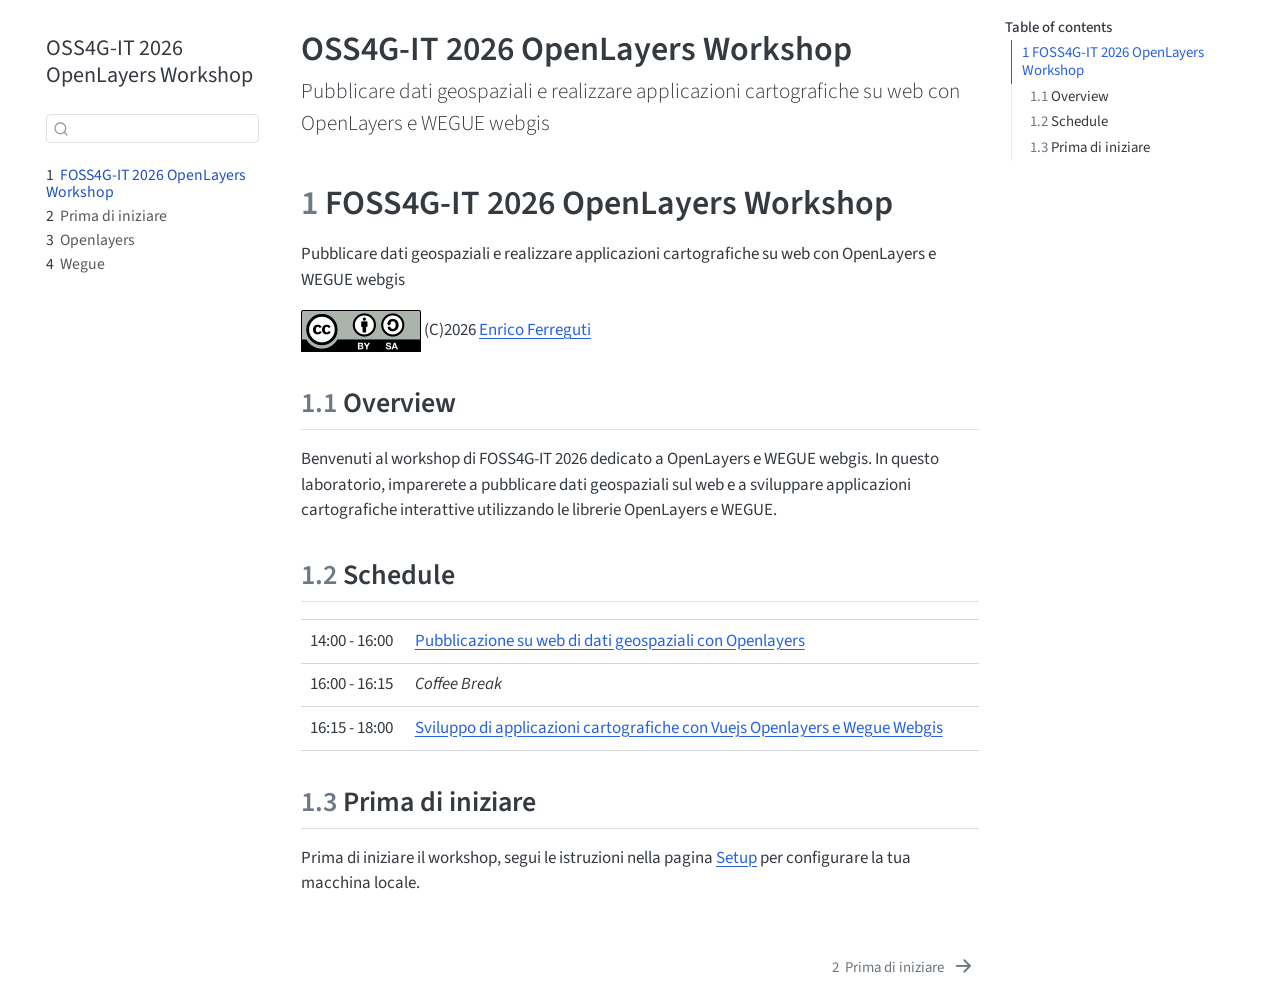
==== docs/index.html @ cf612024 "cambio cartella di pubblicazione" ====
<!DOCTYPE html>
<html xmlns="http://www.w3.org/1999/xhtml" lang="en" xml:lang="en"><head>

<meta charset="utf-8">
<meta name="generator" content="quarto-1.9.37">

<meta name="viewport" content="width=device-width, initial-scale=1.0, user-scalable=yes">


<title>OSS4G-IT 2026 OpenLayers Workshop</title>
<style>
/* Default styles provided by pandoc.
** See https://pandoc.org/MANUAL.html#variables-for-html for config info.
*/
code{white-space: pre-wrap;}
span.smallcaps{font-variant: small-caps;}
div.columns{display: flex; gap: min(4vw, 1.5em);}
div.column{flex: auto; overflow-x: auto;}
div.hanging-indent{margin-left: 1.5em; text-indent: -1.5em;}
ul.task-list{list-style: none;}
ul.task-list li input[type="checkbox"] {
  width: 0.8em;
  margin: 0 0.8em 0.2em -1em; /* quarto-specific, see https://github.com/quarto-dev/quarto-cli/issues/4556 */ 
  vertical-align: middle;
}
</style>


<script src="site_libs/quarto-nav/quarto-nav.js"></script>
<script src="site_libs/quarto-nav/headroom.min.js"></script>
<script src="site_libs/clipboard/clipboard.min.js"></script>
<script src="site_libs/quarto-search/autocomplete.umd.js"></script>
<script src="site_libs/quarto-search/fuse.min.js"></script>
<script src="site_libs/quarto-search/quarto-search.js"></script>
<meta name="quarto:offset" content="./">
<link href="./setup.html" rel="next">
<script src="site_libs/quarto-html/quarto.js" type="module"></script>
<script src="site_libs/quarto-html/tabsets/tabsets.js" type="module"></script>
<script src="site_libs/quarto-html/popper.min.js"></script>
<script src="site_libs/quarto-html/tippy.umd.min.js"></script>
<script src="site_libs/quarto-html/anchor.min.js"></script>
<link href="site_libs/quarto-html/tippy.css" rel="stylesheet">
<link href="site_libs/quarto-html/quarto-syntax-highlighting-7f8f88aac4f3542376d5c11b86a4c14d.css" rel="stylesheet" id="quarto-text-highlighting-styles">
<script src="site_libs/bootstrap/bootstrap.min.js"></script>
<link href="site_libs/bootstrap/bootstrap-icons.css" rel="stylesheet">
<link href="site_libs/bootstrap/bootstrap-ec8eff129d6f50c8392963982e963180.min.css" rel="stylesheet" append-hash="true" id="quarto-bootstrap" data-mode="light">
<script id="quarto-search-options" type="application/json">{
  "location": "sidebar",
  "copy-button": false,
  "collapse-after": 3,
  "panel-placement": "start",
  "type": "textbox",
  "limit": 50,
  "keyboard-shortcut": [
    "f",
    "/",
    "s"
  ],
  "show-item-context": false,
  "language": {
    "search-no-results-text": "No results",
    "search-matching-documents-text": "matching documents",
    "search-copy-link-title": "Copy link to search",
    "search-hide-matches-text": "Hide additional matches",
    "search-more-match-text": "more match in this document",
    "search-more-matches-text": "more matches in this document",
    "search-clear-button-title": "Clear",
    "search-text-placeholder": "",
    "search-detached-cancel-button-title": "Cancel",
    "search-submit-button-title": "Submit",
    "search-label": "Search"
  }
}</script>


</head>

<body class="nav-sidebar floating quarto-light">

<div id="quarto-search-results"></div>
  <header id="quarto-header" class="headroom fixed-top">
  <nav class="quarto-secondary-nav">
    <div class="container-fluid d-flex">
      <button type="button" class="quarto-btn-toggle btn" data-bs-toggle="collapse" role="button" data-bs-target=".quarto-sidebar-collapse-item" aria-controls="quarto-sidebar" aria-expanded="false" aria-label="Toggle sidebar navigation" onclick="if (window.quartoToggleHeadroom) { window.quartoToggleHeadroom(); }">
        <i class="bi bi-layout-text-sidebar-reverse"></i>
      </button>
        <nav class="quarto-page-breadcrumbs" aria-label="breadcrumb"><ol class="breadcrumb"><li class="breadcrumb-item"><a href="./index.html"><span class="chapter-number">1</span>&nbsp; <span class="chapter-title">FOSS4G-IT 2026 OpenLayers Workshop</span></a></li></ol></nav>
        <a class="flex-grow-1" role="navigation" data-bs-toggle="collapse" data-bs-target=".quarto-sidebar-collapse-item" aria-controls="quarto-sidebar" aria-expanded="false" aria-label="Toggle sidebar navigation" onclick="if (window.quartoToggleHeadroom) { window.quartoToggleHeadroom(); }">      
        </a>
      <button type="button" class="btn quarto-search-button" aria-label="Search" onclick="window.quartoOpenSearch();">
        <i class="bi bi-search"></i>
      </button>
    </div>
  </nav>
</header>
<!-- content -->
<div id="quarto-content" class="quarto-container page-columns page-rows-contents page-layout-article">
<!-- sidebar -->
  <nav id="quarto-sidebar" class="sidebar collapse collapse-horizontal quarto-sidebar-collapse-item sidebar-navigation floating overflow-auto">
    <div class="pt-lg-2 mt-2 text-left sidebar-header">
    <div class="sidebar-title mb-0 py-0">
      <a href="./">OSS4G-IT 2026 OpenLayers Workshop</a> 
    </div>
      </div>
        <div class="mt-2 flex-shrink-0 align-items-center">
        <div class="sidebar-search">
        <div id="quarto-search" class="" title="Search"></div>
        </div>
        </div>
    <div class="sidebar-menu-container"> 
    <ul class="list-unstyled mt-1">
        <li class="sidebar-item">
  <div class="sidebar-item-container"> 
  <a href="./index.html" class="sidebar-item-text sidebar-link active">
 <span class="menu-text"><span class="chapter-number">1</span>&nbsp; <span class="chapter-title">FOSS4G-IT 2026 OpenLayers Workshop</span></span></a>
  </div>
</li>
        <li class="sidebar-item">
  <div class="sidebar-item-container"> 
  <a href="./setup.html" class="sidebar-item-text sidebar-link">
 <span class="menu-text"><span class="chapter-number">2</span>&nbsp; <span class="chapter-title">Prima di iniziare</span></span></a>
  </div>
</li>
        <li class="sidebar-item">
  <div class="sidebar-item-container"> 
  <a href="./openlayers.html" class="sidebar-item-text sidebar-link">
 <span class="menu-text"><span class="chapter-number">3</span>&nbsp; <span class="chapter-title">Openlayers</span></span></a>
  </div>
</li>
        <li class="sidebar-item">
  <div class="sidebar-item-container"> 
  <a href="./wegue.html" class="sidebar-item-text sidebar-link">
 <span class="menu-text"><span class="chapter-number">4</span>&nbsp; <span class="chapter-title">Wegue</span></span></a>
  </div>
</li>
    </ul>
    </div>
</nav>
<div id="quarto-sidebar-glass" class="quarto-sidebar-collapse-item" data-bs-toggle="collapse" data-bs-target=".quarto-sidebar-collapse-item"></div>
<!-- margin-sidebar -->
    <div id="quarto-margin-sidebar" class="sidebar margin-sidebar">
        <nav id="TOC" role="doc-toc" class="toc-active">
    <h2 id="toc-title">Table of contents</h2>
   
  <ul>
  <li><a href="#foss4g-it-2026-openlayers-workshop" id="toc-foss4g-it-2026-openlayers-workshop" class="nav-link active" data-scroll-target="#foss4g-it-2026-openlayers-workshop"><span class="header-section-number">1</span> FOSS4G-IT 2026 OpenLayers Workshop</a>
  <ul class="collapse">
  <li><a href="#overview" id="toc-overview" class="nav-link" data-scroll-target="#overview"><span class="header-section-number">1.1</span> Overview</a></li>
  <li><a href="#schedule" id="toc-schedule" class="nav-link" data-scroll-target="#schedule"><span class="header-section-number">1.2</span> Schedule</a></li>
  <li><a href="#prima-di-iniziare" id="toc-prima-di-iniziare" class="nav-link" data-scroll-target="#prima-di-iniziare"><span class="header-section-number">1.3</span> Prima di iniziare</a></li>
  </ul></li>
  </ul>
</nav>
    </div>
<!-- main -->
<main class="content" id="quarto-document-content">

<header id="title-block-header" class="quarto-title-block default">
<div class="quarto-title">
<h1 class="title">OSS4G-IT 2026 OpenLayers Workshop</h1>
<p class="subtitle lead">Pubblicare dati geospaziali e realizzare applicazioni cartografiche su web con OpenLayers e WEGUE webgis</p>
</div>



<div class="quarto-title-meta">

    
  
    
  </div>
  


</header>


<section id="foss4g-it-2026-openlayers-workshop" class="level1" data-number="1">
<h1 data-number="1"><span class="header-section-number">1</span> FOSS4G-IT 2026 OpenLayers Workshop</h1>
<p>Pubblicare dati geospaziali e realizzare applicazioni cartografiche su web con OpenLayers e WEGUE webgis</p>
<p><img src="images/Cc_by-sa.png" class="img-fluid"> (C)2026 <a href="https://talks.osgeo.org/foss4g-it-2026/speaker/G99NKE/">Enrico Ferreguti</a></p>
<section id="overview" class="level2" data-number="1.1">
<h2 data-number="1.1" class="anchored" data-anchor-id="overview"><span class="header-section-number">1.1</span> Overview</h2>
<p>Benvenuti al workshop di FOSS4G-IT 2026 dedicato a OpenLayers e WEGUE webgis. In questo laboratorio, imparerete a pubblicare dati geospaziali sul web e a sviluppare applicazioni cartografiche interattive utilizzando le librerie OpenLayers e WEGUE.</p>
</section>
<section id="schedule" class="level2" data-number="1.2">
<h2 data-number="1.2" class="anchored" data-anchor-id="schedule"><span class="header-section-number">1.2</span> Schedule</h2>
<table class="caption-top table">
<tbody>
<tr class="odd">
<td>14:00 - 16:00</td>
<td><a href="https://talks.osgeo.org/foss4g-it-2026/talk/73CURC/">Pubblicazione su web di dati geospaziali con Openlayers</a></td>
</tr>
<tr class="even">
<td>16:00 - 16:15</td>
<td><em>Coffee Break</em></td>
</tr>
<tr class="odd">
<td>16:15 - 18:00</td>
<td><a href="https://talks.osgeo.org/foss4g-it-2026/talk/83BHWM/">Sviluppo di applicazioni cartografiche con Vuejs Openlayers e Wegue Webgis</a></td>
</tr>
</tbody>
</table>
</section>
<section id="prima-di-iniziare" class="level2" data-number="1.3">
<h2 data-number="1.3" class="anchored" data-anchor-id="prima-di-iniziare"><span class="header-section-number">1.3</span> Prima di iniziare</h2>
<p>Prima di iniziare il workshop, segui le istruzioni nella pagina <a href="./setup.html">Setup</a> per configurare la tua macchina locale.</p>


</section>
</section>

</main> <!-- /main -->
<script id="quarto-html-after-body" type="application/javascript">
  window.document.addEventListener("DOMContentLoaded", function (event) {
    const icon = "";
    const anchorJS = new window.AnchorJS();
    anchorJS.options = {
      placement: 'right',
      icon: icon
    };
    anchorJS.add('.anchored');
    const isCodeAnnotation = (el) => {
      for (const clz of el.classList) {
        if (clz.startsWith('code-annotation-')) {                     
          return true;
        }
      }
      return false;
    }
    const onCopySuccess = function(e) {
      // button target
      const button = e.trigger;
      // don't keep focus
      button.blur();
      // flash "checked"
      button.classList.add('code-copy-button-checked');
      var currentTitle = button.getAttribute("title");
      button.setAttribute("title", "Copied!");
      let tooltip;
      if (window.bootstrap) {
        button.setAttribute("data-bs-toggle", "tooltip");
        button.setAttribute("data-bs-placement", "left");
        button.setAttribute("data-bs-title", "Copied!");
        tooltip = new bootstrap.Tooltip(button, 
          { trigger: "manual", 
            customClass: "code-copy-button-tooltip",
            offset: [0, -8]});
        tooltip.show();    
      }
      setTimeout(function() {
        if (tooltip) {
          tooltip.hide();
          button.removeAttribute("data-bs-title");
          button.removeAttribute("data-bs-toggle");
          button.removeAttribute("data-bs-placement");
        }
        button.setAttribute("title", currentTitle);
        button.classList.remove('code-copy-button-checked');
      }, 1000);
      // clear code selection
      e.clearSelection();
    }
    const getTextToCopy = function(trigger) {
      const outerScaffold = trigger.parentElement.cloneNode(true);
      const codeEl = outerScaffold.querySelector('code');
      for (const childEl of codeEl.children) {
        if (isCodeAnnotation(childEl)) {
          childEl.remove();
        }
      }
      return codeEl.innerText;
    }
    const clipboard = new window.ClipboardJS('.code-copy-button:not([data-in-quarto-modal])', {
      text: getTextToCopy
    });
    clipboard.on('success', onCopySuccess);
    if (window.document.getElementById('quarto-embedded-source-code-modal')) {
      const clipboardModal = new window.ClipboardJS('.code-copy-button[data-in-quarto-modal]', {
        text: getTextToCopy,
        container: window.document.getElementById('quarto-embedded-source-code-modal')
      });
      clipboardModal.on('success', onCopySuccess);
    }
      var localhostRegex = new RegExp(/^(?:http|https):\/\/localhost\:?[0-9]*\//);
      var mailtoRegex = new RegExp(/^mailto:/);
        var filterRegex = new RegExp('/' + window.location.host + '/');
      var isInternal = (href) => {
          return filterRegex.test(href) || localhostRegex.test(href) || mailtoRegex.test(href);
      }
      // Inspect non-navigation links and adorn them if external
     var links = window.document.querySelectorAll('a[href]:not(.nav-link):not(.navbar-brand):not(.toc-action):not(.sidebar-link):not(.sidebar-item-toggle):not(.pagination-link):not(.no-external):not([aria-hidden]):not(.dropdown-item):not(.quarto-navigation-tool):not(.about-link)');
      for (var i=0; i<links.length; i++) {
        const link = links[i];
        if (!isInternal(link.href)) {
          // undo the damage that might have been done by quarto-nav.js in the case of
          // links that we want to consider external
          if (link.dataset.originalHref !== undefined) {
            link.href = link.dataset.originalHref;
          }
        }
      }
    function tippyHover(el, contentFn, onTriggerFn, onUntriggerFn) {
      const config = {
        allowHTML: true,
        maxWidth: 500,
        delay: 100,
        arrow: false,
        appendTo: function(el) {
            return el.parentElement;
        },
        interactive: true,
        interactiveBorder: 10,
        theme: 'quarto',
        placement: 'bottom-start',
      };
      if (contentFn) {
        config.content = contentFn;
      }
      if (onTriggerFn) {
        config.onTrigger = onTriggerFn;
      }
      if (onUntriggerFn) {
        config.onUntrigger = onUntriggerFn;
      }
      window.tippy(el, config); 
    }
    const noterefs = window.document.querySelectorAll('a[role="doc-noteref"]');
    for (var i=0; i<noterefs.length; i++) {
      const ref = noterefs[i];
      tippyHover(ref, function() {
        // use id or data attribute instead here
        let href = ref.getAttribute('data-footnote-href') || ref.getAttribute('href');
        try { href = new URL(href).hash; } catch {}
        const id = href.replace(/^#\/?/, "");
        const note = window.document.getElementById(id);
        if (note) {
          return note.innerHTML;
        } else {
          return "";
        }
      });
    }
    const xrefs = window.document.querySelectorAll('a.quarto-xref');
    const processXRef = (id, note) => {
      // Strip column container classes
      const stripColumnClz = (el) => {
        el.classList.remove("page-full", "page-columns");
        if (el.children) {
          for (const child of el.children) {
            stripColumnClz(child);
          }
        }
      }
      stripColumnClz(note)
      if (id === null || id.startsWith('sec-')) {
        // Special case sections, only their first couple elements
        const container = document.createElement("div");
        if (note.children && note.children.length > 2) {
          container.appendChild(note.children[0].cloneNode(true));
          for (let i = 1; i < note.children.length; i++) {
            const child = note.children[i];
            if (child.tagName === "P" && child.innerText === "") {
              continue;
            } else {
              container.appendChild(child.cloneNode(true));
              break;
            }
          }
          if (window.Quarto?.typesetMath) {
            window.Quarto.typesetMath(container);
          }
          return container.innerHTML
        } else {
          if (window.Quarto?.typesetMath) {
            window.Quarto.typesetMath(note);
          }
          return note.innerHTML;
        }
      } else {
        // Remove any anchor links if they are present
        const anchorLink = note.querySelector('a.anchorjs-link');
        if (anchorLink) {
          anchorLink.remove();
        }
        if (window.Quarto?.typesetMath) {
          window.Quarto.typesetMath(note);
        }
        if (note.classList.contains("callout")) {
          return note.outerHTML;
        } else {
          return note.innerHTML;
        }
      }
    }
    for (var i=0; i<xrefs.length; i++) {
      const xref = xrefs[i];
      tippyHover(xref, undefined, function(instance) {
        instance.disable();
        let url = xref.getAttribute('href');
        let hash = undefined; 
        if (url.startsWith('#')) {
          hash = url;
        } else {
          try { hash = new URL(url).hash; } catch {}
        }
        if (hash) {
          const id = hash.replace(/^#\/?/, "");
          const note = window.document.getElementById(id);
          if (note !== null) {
            try {
              const html = processXRef(id, note.cloneNode(true));
              instance.setContent(html);
            } finally {
              instance.enable();
              instance.show();
            }
          } else {
            // See if we can fetch this
            fetch(url.split('#')[0])
            .then(res => res.text())
            .then(html => {
              const parser = new DOMParser();
              const htmlDoc = parser.parseFromString(html, "text/html");
              const note = htmlDoc.getElementById(id);
              if (note !== null) {
                const html = processXRef(id, note);
                instance.setContent(html);
              } 
            }).finally(() => {
              instance.enable();
              instance.show();
            });
          }
        } else {
          // See if we can fetch a full url (with no hash to target)
          // This is a special case and we should probably do some content thinning / targeting
          fetch(url)
          .then(res => res.text())
          .then(html => {
            const parser = new DOMParser();
            const htmlDoc = parser.parseFromString(html, "text/html");
            const note = htmlDoc.querySelector('main.content');
            if (note !== null) {
              // This should only happen for chapter cross references
              // (since there is no id in the URL)
              // remove the first header
              if (note.children.length > 0 && note.children[0].tagName === "HEADER") {
                note.children[0].remove();
              }
              const html = processXRef(null, note);
              instance.setContent(html);
            } 
          }).finally(() => {
            instance.enable();
            instance.show();
          });
        }
      }, function(instance) {
      });
    }
        let selectedAnnoteEl;
        const selectorForAnnotation = ( cell, annotation) => {
          let cellAttr = 'data-code-cell="' + cell + '"';
          let lineAttr = 'data-code-annotation="' +  annotation + '"';
          const selector = 'span[' + cellAttr + '][' + lineAttr + ']';
          return selector;
        }
        const selectCodeLines = (annoteEl) => {
          const doc = window.document;
          const targetCell = annoteEl.getAttribute("data-target-cell");
          const targetAnnotation = annoteEl.getAttribute("data-target-annotation");
          const annoteSpan = window.document.querySelector(selectorForAnnotation(targetCell, targetAnnotation));
          const lines = annoteSpan.getAttribute("data-code-lines").split(",");
          const lineIds = lines.map((line) => {
            return targetCell + "-" + line;
          })
          let top = null;
          let height = null;
          let parent = null;
          if (lineIds.length > 0) {
              //compute the position of the single el (top and bottom and make a div)
              const el = window.document.getElementById(lineIds[0]);
              top = el.offsetTop;
              height = el.offsetHeight;
              parent = el.parentElement.parentElement;
            if (lineIds.length > 1) {
              const lastEl = window.document.getElementById(lineIds[lineIds.length - 1]);
              const bottom = lastEl.offsetTop + lastEl.offsetHeight;
              height = bottom - top;
            }
            if (top !== null && height !== null && parent !== null) {
              // cook up a div (if necessary) and position it 
              let div = window.document.getElementById("code-annotation-line-highlight");
              if (div === null) {
                div = window.document.createElement("div");
                div.setAttribute("id", "code-annotation-line-highlight");
                div.style.position = 'absolute';
                parent.appendChild(div);
              }
              div.style.top = top - 2 + "px";
              div.style.height = height + 4 + "px";
              div.style.left = 0;
              let gutterDiv = window.document.getElementById("code-annotation-line-highlight-gutter");
              if (gutterDiv === null) {
                gutterDiv = window.document.createElement("div");
                gutterDiv.setAttribute("id", "code-annotation-line-highlight-gutter");
                gutterDiv.style.position = 'absolute';
                const codeCell = window.document.getElementById(targetCell);
                const gutter = codeCell.querySelector('.code-annotation-gutter');
                gutter.appendChild(gutterDiv);
              }
              gutterDiv.style.top = top - 2 + "px";
              gutterDiv.style.height = height + 4 + "px";
            }
            selectedAnnoteEl = annoteEl;
          }
        };
        const unselectCodeLines = () => {
          const elementsIds = ["code-annotation-line-highlight", "code-annotation-line-highlight-gutter"];
          elementsIds.forEach((elId) => {
            const div = window.document.getElementById(elId);
            if (div) {
              div.remove();
            }
          });
          selectedAnnoteEl = undefined;
        };
          // Handle positioning of the toggle
      window.addEventListener(
        "resize",
        throttle(() => {
          elRect = undefined;
          if (selectedAnnoteEl) {
            selectCodeLines(selectedAnnoteEl);
          }
        }, 10)
      );
      function throttle(fn, ms) {
      let throttle = false;
      let timer;
        return (...args) => {
          if(!throttle) { // first call gets through
              fn.apply(this, args);
              throttle = true;
          } else { // all the others get throttled
              if(timer) clearTimeout(timer); // cancel #2
              timer = setTimeout(() => {
                fn.apply(this, args);
                timer = throttle = false;
              }, ms);
          }
        };
      }
        // Attach click handler to the DT
        const annoteDls = window.document.querySelectorAll('dt[data-target-cell]');
        for (const annoteDlNode of annoteDls) {
          annoteDlNode.addEventListener('click', (event) => {
            const clickedEl = event.target;
            if (clickedEl !== selectedAnnoteEl) {
              unselectCodeLines();
              const activeEl = window.document.querySelector('dt[data-target-cell].code-annotation-active');
              if (activeEl) {
                activeEl.classList.remove('code-annotation-active');
              }
              selectCodeLines(clickedEl);
              clickedEl.classList.add('code-annotation-active');
            } else {
              // Unselect the line
              unselectCodeLines();
              clickedEl.classList.remove('code-annotation-active');
            }
          });
        }
    const findCites = (el) => {
      const parentEl = el.parentElement;
      if (parentEl) {
        const cites = parentEl.dataset.cites;
        if (cites) {
          return {
            el,
            cites: cites.split(' ')
          };
        } else {
          return findCites(el.parentElement)
        }
      } else {
        return undefined;
      }
    };
    var bibliorefs = window.document.querySelectorAll('a[role="doc-biblioref"]');
    for (var i=0; i<bibliorefs.length; i++) {
      const ref = bibliorefs[i];
      const citeInfo = findCites(ref);
      if (citeInfo) {
        tippyHover(citeInfo.el, function() {
          var popup = window.document.createElement('div');
          citeInfo.cites.forEach(function(cite) {
            var citeDiv = window.document.createElement('div');
            citeDiv.classList.add('hanging-indent');
            citeDiv.classList.add('csl-entry');
            var biblioDiv = window.document.getElementById('ref-' + cite);
            if (biblioDiv) {
              citeDiv.innerHTML = biblioDiv.innerHTML;
            }
            popup.appendChild(citeDiv);
          });
          return popup.innerHTML;
        });
      }
    }
  });
  </script>
<nav class="page-navigation">
  <div class="nav-page nav-page-previous">
  </div>
  <div class="nav-page nav-page-next">
      <a href="./setup.html" class="pagination-link" aria-label="Prima di iniziare">
        <span class="nav-page-text"><span class="chapter-number">2</span>&nbsp; <span class="chapter-title">Prima di iniziare</span></span> <i class="bi bi-arrow-right-short"></i>
      </a>
  </div>
</nav>
</div> <!-- /content -->




</body></html>
---- docs/site_libs/quarto-html/tippy.css ----
.tippy-box[data-animation=fade][data-state=hidden]{opacity:0}[data-tippy-root]{max-width:calc(100vw - 10px)}.tippy-box{position:relative;background-color:#333;color:#fff;border-radius:4px;font-size:14px;line-height:1.4;white-space:normal;outline:0;transition-property:transform,visibility,opacity}.tippy-box[data-placement^=top]>.tippy-arrow{bottom:0}.tippy-box[data-placement^=top]>.tippy-arrow:before{bottom:-7px;left:0;border-width:8px 8px 0;border-top-color:initial;transform-origin:center top}.tippy-box[data-placement^=bottom]>.tippy-arrow{top:0}.tippy-box[data-placement^=bottom]>.tippy-arrow:before{top:-7px;left:0;border-width:0 8px 8px;border-bottom-color:initial;transform-origin:center bottom}.tippy-box[data-placement^=left]>.tippy-arrow{right:0}.tippy-box[data-placement^=left]>.tippy-arrow:before{border-width:8px 0 8px 8px;border-left-color:initial;right:-7px;transform-origin:center left}.tippy-box[data-placement^=right]>.tippy-arrow{left:0}.tippy-box[data-placement^=right]>.tippy-arrow:before{left:-7px;border-width:8px 8px 8px 0;border-right-color:initial;transform-origin:center right}.tippy-box[data-inertia][data-state=visible]{transition-timing-function:cubic-bezier(.54,1.5,.38,1.11)}.tippy-arrow{width:16px;height:16px;color:#333}.tippy-arrow:before{content:"";position:absolute;border-color:transparent;border-style:solid}.tippy-content{position:relative;padding:5px 9px;z-index:1}
---- docs/site_libs/quarto-html/quarto-syntax-highlighting-7f8f88aac4f3542376d5c11b86a4c14d.css ----
/* quarto syntax highlight colors */
:root {
  --quarto-hl-ot-color: #003B4F;
  --quarto-hl-at-color: #657422;
  --quarto-hl-ss-color: #20794D;
  --quarto-hl-an-color: #5E5E5E;
  --quarto-hl-fu-color: #4758AB;
  --quarto-hl-st-color: #20794D;
  --quarto-hl-cf-color: #003B4F;
  --quarto-hl-op-color: #5E5E5E;
  --quarto-hl-er-color: #AD0000;
  --quarto-hl-bn-color: #AD0000;
  --quarto-hl-al-color: #AD0000;
  --quarto-hl-va-color: #111111;
  --quarto-hl-bu-color: inherit;
  --quarto-hl-ex-color: inherit;
  --quarto-hl-pp-color: #AD0000;
  --quarto-hl-in-color: #5E5E5E;
  --quarto-hl-vs-color: #20794D;
  --quarto-hl-wa-color: #5E5E5E;
  --quarto-hl-do-color: #5E5E5E;
  --quarto-hl-im-color: #00769E;
  --quarto-hl-ch-color: #20794D;
  --quarto-hl-dt-color: #AD0000;
  --quarto-hl-fl-color: #AD0000;
  --quarto-hl-co-color: #5E5E5E;
  --quarto-hl-cv-color: #5E5E5E;
  --quarto-hl-cn-color: #8f5902;
  --quarto-hl-sc-color: #5E5E5E;
  --quarto-hl-dv-color: #AD0000;
  --quarto-hl-kw-color: #003B4F;
}

/* other quarto variables */
:root {
  --quarto-font-monospace: SFMono-Regular, Menlo, Monaco, Consolas, "Liberation Mono", "Courier New", monospace;
}

/* syntax highlight based on Pandoc's rules */
pre > code.sourceCode > span {
  color: #003B4F;
}

code.sourceCode > span {
  color: #003B4F;
}

div.sourceCode,
div.sourceCode pre.sourceCode {
  color: #003B4F;
}

/* Normal */
code span {
  color: #003B4F;
}

/* Alert */
code span.al {
  color: #AD0000;
  font-style: inherit;
}

/* Annotation */
code span.an {
  color: #5E5E5E;
  font-style: inherit;
}

/* Attribute */
code span.at {
  color: #657422;
  font-style: inherit;
}

/* BaseN */
code span.bn {
  color: #AD0000;
  font-style: inherit;
}

/* BuiltIn */
code span.bu {
  font-style: inherit;
}

/* ControlFlow */
code span.cf {
  color: #003B4F;
  font-weight: bold;
  font-style: inherit;
}

/* Char */
code span.ch {
  color: #20794D;
  font-style: inherit;
}

/* Constant */
code span.cn {
  color: #8f5902;
  font-style: inherit;
}

/* Comment */
code span.co {
  color: #5E5E5E;
  font-style: inherit;
}

/* CommentVar */
code span.cv {
  color: #5E5E5E;
  font-style: italic;
}

/* Documentation */
code span.do {
  color: #5E5E5E;
  font-style: italic;
}

/* DataType */
code span.dt {
  color: #AD0000;
  font-style: inherit;
}

/* DecVal */
code span.dv {
  color: #AD0000;
  font-style: inherit;
}

/* Error */
code span.er {
  color: #AD0000;
  font-style: inherit;
}

/* Extension */
code span.ex {
  font-style: inherit;
}

/* Float */
code span.fl {
  color: #AD0000;
  font-style: inherit;
}

/* Function */
code span.fu {
  color: #4758AB;
  font-style: inherit;
}

/* Import */
code span.im {
  color: #00769E;
  font-style: inherit;
}

/* Information */
code span.in {
  color: #5E5E5E;
  font-style: inherit;
}

/* Keyword */
code span.kw {
  color: #003B4F;
  font-weight: bold;
  font-style: inherit;
}

/* Operator */
code span.op {
  color: #5E5E5E;
  font-style: inherit;
}

/* Other */
code span.ot {
  color: #003B4F;
  font-style: inherit;
}

/* Preprocessor */
code span.pp {
  color: #AD0000;
  font-style: inherit;
}

/* SpecialChar */
code span.sc {
  color: #5E5E5E;
  font-style: inherit;
}

/* SpecialString */
code span.ss {
  color: #20794D;
  font-style: inherit;
}

/* String */
code span.st {
  color: #20794D;
  font-style: inherit;
}

/* Variable */
code span.va {
  color: #111111;
  font-style: inherit;
}

/* VerbatimString */
code span.vs {
  color: #20794D;
  font-style: inherit;
}

/* Warning */
code span.wa {
  color: #5E5E5E;
  font-style: italic;
}

.prevent-inlining {
  content: "</";
}

/*# sourceMappingURL=789ad8cd35626ba772517505b42a116e.css.map */
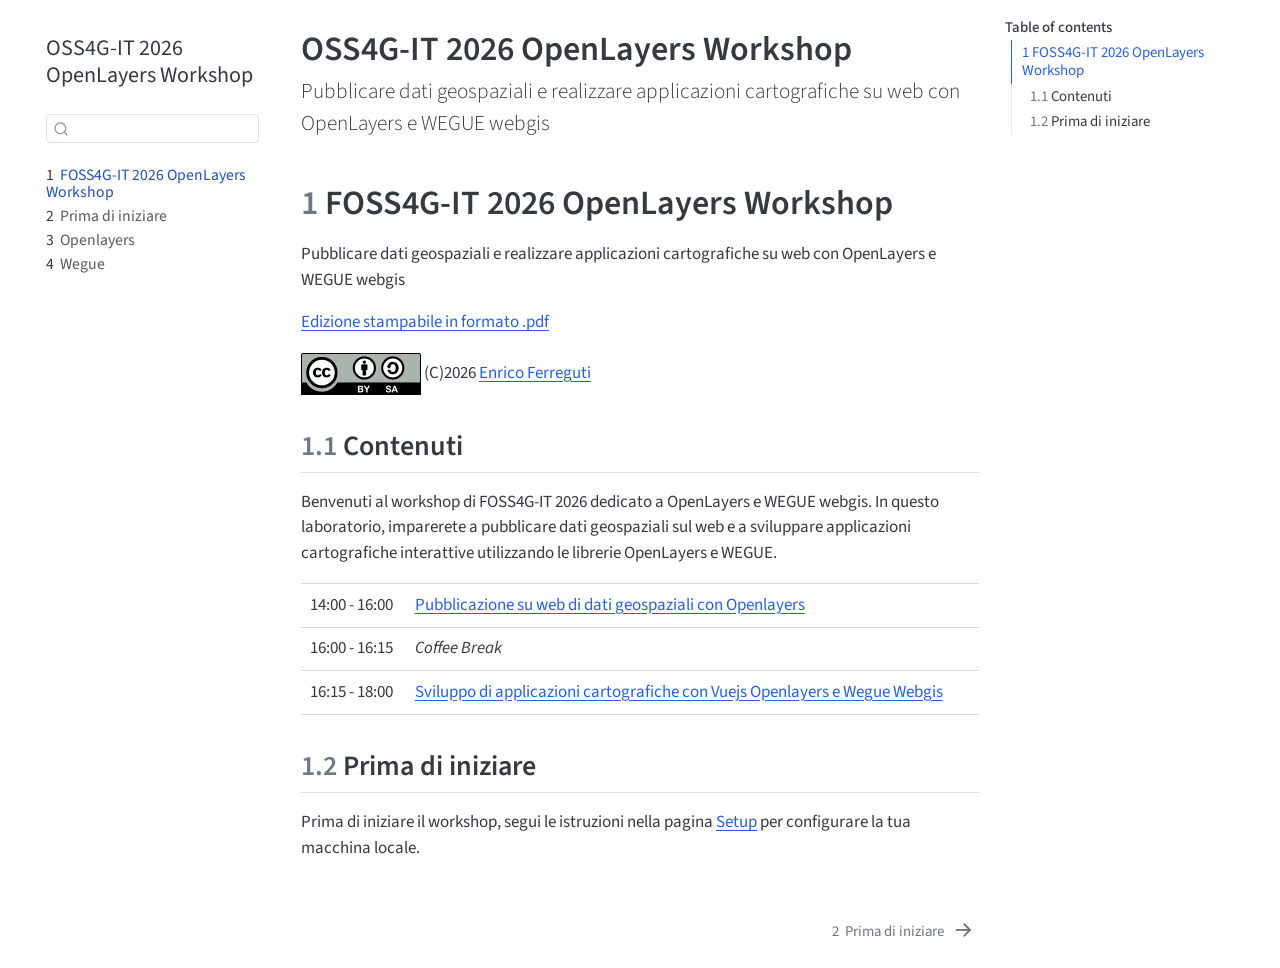
==== commit e91f5196: "pubblicazione con pdf" ====
--- a/docs/index.html
+++ b/docs/index.html
@@ -2,7 +2,7 @@
 <html xmlns="http://www.w3.org/1999/xhtml" lang="en" xml:lang="en"><head>
 
 <meta charset="utf-8">
-<meta name="generator" content="quarto-1.9.37">
+<meta name="generator" content="quarto-1.9.38">
 
 <meta name="viewport" content="width=device-width, initial-scale=1.0, user-scalable=yes">
 
@@ -40,7 +40,7 @@
 <script src="site_libs/quarto-html/tippy.umd.min.js"></script>
 <script src="site_libs/quarto-html/anchor.min.js"></script>
 <link href="site_libs/quarto-html/tippy.css" rel="stylesheet">
-<link href="site_libs/quarto-html/quarto-syntax-highlighting-7f8f88aac4f3542376d5c11b86a4c14d.css" rel="stylesheet" id="quarto-text-highlighting-styles">
+<link href="site_libs/quarto-html/quarto-syntax-highlighting-15634bcf2e68342d4ad2dfa704d543f6.css" rel="stylesheet" id="quarto-text-highlighting-styles">
 <script src="site_libs/bootstrap/bootstrap.min.js"></script>
 <link href="site_libs/bootstrap/bootstrap-icons.css" rel="stylesheet">
 <link href="site_libs/bootstrap/bootstrap-ec8eff129d6f50c8392963982e963180.min.css" rel="stylesheet" append-hash="true" id="quarto-bootstrap" data-mode="light">
@@ -145,9 +145,8 @@
   <ul>
   <li><a href="#foss4g-it-2026-openlayers-workshop" id="toc-foss4g-it-2026-openlayers-workshop" class="nav-link active" data-scroll-target="#foss4g-it-2026-openlayers-workshop"><span class="header-section-number">1</span> FOSS4G-IT 2026 OpenLayers Workshop</a>
   <ul class="collapse">
-  <li><a href="#overview" id="toc-overview" class="nav-link" data-scroll-target="#overview"><span class="header-section-number">1.1</span> Overview</a></li>
-  <li><a href="#schedule" id="toc-schedule" class="nav-link" data-scroll-target="#schedule"><span class="header-section-number">1.2</span> Schedule</a></li>
-  <li><a href="#prima-di-iniziare" id="toc-prima-di-iniziare" class="nav-link" data-scroll-target="#prima-di-iniziare"><span class="header-section-number">1.3</span> Prima di iniziare</a></li>
+  <li><a href="#contenuti" id="toc-contenuti" class="nav-link" data-scroll-target="#contenuti"><span class="header-section-number">1.1</span> Contenuti</a></li>
+  <li><a href="#prima-di-iniziare" id="toc-prima-di-iniziare" class="nav-link" data-scroll-target="#prima-di-iniziare"><span class="header-section-number">1.2</span> Prima di iniziare</a></li>
   </ul></li>
   </ul>
 </nav>
@@ -178,13 +177,11 @@
 <section id="foss4g-it-2026-openlayers-workshop" class="level1" data-number="1">
 <h1 data-number="1"><span class="header-section-number">1</span> FOSS4G-IT 2026 OpenLayers Workshop</h1>
 <p>Pubblicare dati geospaziali e realizzare applicazioni cartografiche su web con OpenLayers e WEGUE webgis</p>
+<p><a href="assets/FOSS4G-IT-2026-OpenLayers-Workshop.pdf">Edizione stampabile in formato .pdf</a></p>
 <p><img src="images/Cc_by-sa.png" class="img-fluid"> (C)2026 <a href="https://talks.osgeo.org/foss4g-it-2026/speaker/G99NKE/">Enrico Ferreguti</a></p>
-<section id="overview" class="level2" data-number="1.1">
-<h2 data-number="1.1" class="anchored" data-anchor-id="overview"><span class="header-section-number">1.1</span> Overview</h2>
+<section id="contenuti" class="level2" data-number="1.1">
+<h2 data-number="1.1" class="anchored" data-anchor-id="contenuti"><span class="header-section-number">1.1</span> Contenuti</h2>
 <p>Benvenuti al workshop di FOSS4G-IT 2026 dedicato a OpenLayers e WEGUE webgis. In questo laboratorio, imparerete a pubblicare dati geospaziali sul web e a sviluppare applicazioni cartografiche interattive utilizzando le librerie OpenLayers e WEGUE.</p>
-</section>
-<section id="schedule" class="level2" data-number="1.2">
-<h2 data-number="1.2" class="anchored" data-anchor-id="schedule"><span class="header-section-number">1.2</span> Schedule</h2>
 <table class="caption-top table">
 <tbody>
 <tr class="odd">
@@ -202,8 +199,8 @@
 </tbody>
 </table>
 </section>
-<section id="prima-di-iniziare" class="level2" data-number="1.3">
-<h2 data-number="1.3" class="anchored" data-anchor-id="prima-di-iniziare"><span class="header-section-number">1.3</span> Prima di iniziare</h2>
+<section id="prima-di-iniziare" class="level2" data-number="1.2">
+<h2 data-number="1.2" class="anchored" data-anchor-id="prima-di-iniziare"><span class="header-section-number">1.2</span> Prima di iniziare</h2>
 <p>Prima di iniziare il workshop, segui le istruzioni nella pagina <a href="./setup.html">Setup</a> per configurare la tua macchina locale.</p>
 
 
--- a/docs/site_libs/quarto-html/quarto-syntax-highlighting-15634bcf2e68342d4ad2dfa704d543f6.css
+++ b/docs/site_libs/quarto-html/quarto-syntax-highlighting-15634bcf2e68342d4ad2dfa704d543f6.css
@@ -0,0 +1,236 @@
+/* quarto syntax highlight colors */
+:root {
+  --quarto-hl-ot-color: #003B4F;
+  --quarto-hl-at-color: #657422;
+  --quarto-hl-ss-color: #20794D;
+  --quarto-hl-an-color: #5E5E5E;
+  --quarto-hl-fu-color: #4758AB;
+  --quarto-hl-st-color: #20794D;
+  --quarto-hl-cf-color: #003B4F;
+  --quarto-hl-op-color: #5E5E5E;
+  --quarto-hl-er-color: #AD0000;
+  --quarto-hl-bn-color: #AD0000;
+  --quarto-hl-al-color: #AD0000;
+  --quarto-hl-va-color: #111111;
+  --quarto-hl-bu-color: inherit;
+  --quarto-hl-ex-color: inherit;
+  --quarto-hl-pp-color: #AD0000;
+  --quarto-hl-in-color: #5E5E5E;
+  --quarto-hl-vs-color: #20794D;
+  --quarto-hl-wa-color: #5E5E5E;
+  --quarto-hl-do-color: #5E5E5E;
+  --quarto-hl-im-color: #00769E;
+  --quarto-hl-ch-color: #20794D;
+  --quarto-hl-dt-color: #AD0000;
+  --quarto-hl-fl-color: #AD0000;
+  --quarto-hl-co-color: #5E5E5E;
+  --quarto-hl-cv-color: #5E5E5E;
+  --quarto-hl-cn-color: #8f5902;
+  --quarto-hl-sc-color: #5E5E5E;
+  --quarto-hl-dv-color: #AD0000;
+  --quarto-hl-kw-color: #003B4F;
+}
+
+/* other quarto variables */
+:root {
+  --quarto-font-monospace: SFMono-Regular, Menlo, Monaco, Consolas, "Liberation Mono", "Courier New", monospace;
+}
+
+/* syntax highlight based on Pandoc's rules */
+pre > code.sourceCode > span {
+  color: #003B4F;
+}
+
+code.sourceCode > span {
+  color: #003B4F;
+}
+
+div.sourceCode,
+div.sourceCode pre.sourceCode {
+  color: #003B4F;
+}
+
+/* Normal */
+code span {
+  color: #003B4F;
+}
+
+/* Alert */
+code span.al {
+  color: #AD0000;
+  font-style: inherit;
+}
+
+/* Annotation */
+code span.an {
+  color: #5E5E5E;
+  font-style: inherit;
+}
+
+/* Attribute */
+code span.at {
+  color: #657422;
+  font-style: inherit;
+}
+
+/* BaseN */
+code span.bn {
+  color: #AD0000;
+  font-style: inherit;
+}
+
+/* BuiltIn */
+code span.bu {
+  font-style: inherit;
+}
+
+/* ControlFlow */
+code span.cf {
+  color: #003B4F;
+  font-weight: bold;
+  font-style: inherit;
+}
+
+/* Char */
+code span.ch {
+  color: #20794D;
+  font-style: inherit;
+}
+
+/* Constant */
+code span.cn {
+  color: #8f5902;
+  font-style: inherit;
+}
+
+/* Comment */
+code span.co {
+  color: #5E5E5E;
+  font-style: inherit;
+}
+
+/* CommentVar */
+code span.cv {
+  color: #5E5E5E;
+  font-style: italic;
+}
+
+/* Documentation */
+code span.do {
+  color: #5E5E5E;
+  font-style: italic;
+}
+
+/* DataType */
+code span.dt {
+  color: #AD0000;
+  font-style: inherit;
+}
+
+/* DecVal */
+code span.dv {
+  color: #AD0000;
+  font-style: inherit;
+}
+
+/* Error */
+code span.er {
+  color: #AD0000;
+  font-style: inherit;
+}
+
+/* Extension */
+code span.ex {
+  font-style: inherit;
+}
+
+/* Float */
+code span.fl {
+  color: #AD0000;
+  font-style: inherit;
+}
+
+/* Function */
+code span.fu {
+  color: #4758AB;
+  font-style: inherit;
+}
+
+/* Import */
+code span.im {
+  color: #00769E;
+  font-style: inherit;
+}
+
+/* Information */
+code span.in {
+  color: #5E5E5E;
+  font-style: inherit;
+}
+
+/* Keyword */
+code span.kw {
+  color: #003B4F;
+  font-weight: bold;
+  font-style: inherit;
+}
+
+/* Operator */
+code span.op {
+  color: #5E5E5E;
+  font-style: inherit;
+}
+
+/* Other */
+code span.ot {
+  color: #003B4F;
+  font-style: inherit;
+}
+
+/* Preprocessor */
+code span.pp {
+  color: #AD0000;
+  font-style: inherit;
+}
+
+/* SpecialChar */
+code span.sc {
+  color: #5E5E5E;
+  font-style: inherit;
+}
+
+/* SpecialString */
+code span.ss {
+  color: #20794D;
+  font-style: inherit;
+}
+
+/* String */
+code span.st {
+  color: #20794D;
+  font-style: inherit;
+}
+
+/* Variable */
+code span.va {
+  color: #111111;
+  font-style: inherit;
+}
+
+/* VerbatimString */
+code span.vs {
+  color: #20794D;
+  font-style: inherit;
+}
+
+/* Warning */
+code span.wa {
+  color: #5E5E5E;
+  font-style: italic;
+}
+
+.prevent-inlining {
+  content: "</";
+}
+
+/*# sourceMappingURL=f23921c56f73e400b49028c9186a1aa0.css.map */
